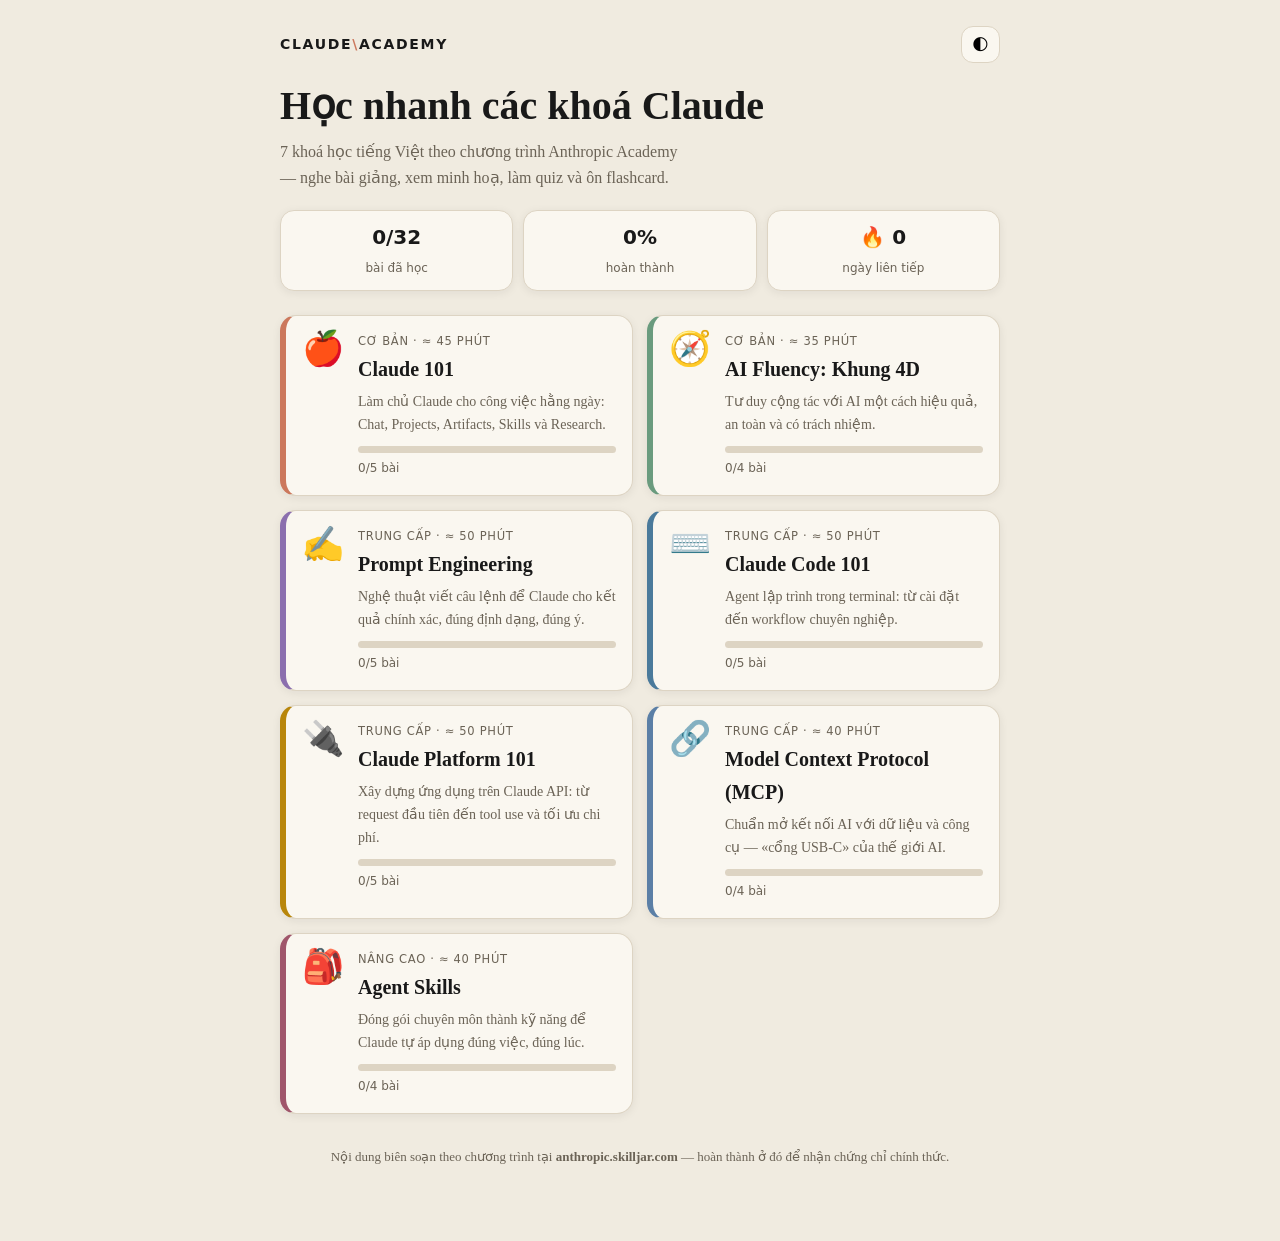
==== claude-academy/index.html @ f80f798f "Thêm Claude Academy VN — PWA học các khoá Claude bằng tiếng Việt 7 khoá học theo chương trình Anthro" ====
<!DOCTYPE html>
<html lang="vi">
<head>
  <meta charset="UTF-8">
  <meta name="viewport" content="width=device-width, initial-scale=1, viewport-fit=cover">
  <title>Claude Academy VN — Học nhanh các khoá Claude</title>
  <meta name="description" content="Học nhanh 7 khoá Claude của Anthropic Academy bằng tiếng Việt: bài giảng có âm thanh, hình minh hoạ, quiz và flashcard.">
  <meta name="theme-color" content="#CC785C">
  <link rel="manifest" href="manifest.json">
  <link rel="icon" href="icons/icon.svg" type="image/svg+xml">
  <link rel="apple-touch-icon" href="icons/icon-192.png">
  <link rel="stylesheet" href="style.css">
</head>
<body>
  <div id="app" aria-live="polite"></div>
  <script src="data.js"></script>
  <script src="art.js"></script>
  <script src="app.js"></script>
</body>
</html>
---- claude-academy/style.css ----
/* Claude Academy VN — giao diện phong cách Anthropic */

:root {
  --bg: #F0EBE0;
  --card: #FAF7F0;
  --ink: #191919;
  --muted: #6B6356;
  --line: #DDD4C3;
  --accent: #CC785C;
  --shadow: 0 2px 10px rgba(25, 25, 25, .07);
}
html.dark {
  --bg: #1C1916;
  --card: #27231E;
  --ink: #F0EBE0;
  --muted: #A89D8C;
  --line: #3A342C;
  --shadow: 0 2px 10px rgba(0, 0, 0, .35);
}

* { box-sizing: border-box; margin: 0; padding: 0; }
html { -webkit-text-size-adjust: 100%; }
body {
  background: var(--bg);
  color: var(--ink);
  font-family: Georgia, "Times New Roman", serif;
  line-height: 1.65;
  min-height: 100dvh;
}
button, select { font-family: system-ui, -apple-system, sans-serif; }
a { color: inherit; text-decoration: none; }
#app { max-width: 760px; margin: 0 auto; padding-bottom: 48px; }

/* ── Hero / đầu trang ── */
.hero { padding: 26px 20px 18px; }
.hero-top { display: flex; justify-content: space-between; align-items: center; margin-bottom: 20px; }
.logo { font-family: system-ui, sans-serif; font-weight: 800; letter-spacing: .12em; font-size: 14px; }
.logo span { color: var(--accent); }
.hero h1 { font-size: clamp(28px, 6vw, 40px); line-height: 1.15; margin-bottom: 10px; }
.sub { color: var(--muted); max-width: 50ch; }

.stats { display: flex; gap: 10px; margin-top: 18px; }
.stat {
  flex: 1; background: var(--card); border: 1px solid var(--line); border-radius: 14px;
  padding: 10px 6px; text-align: center; box-shadow: var(--shadow);
}
.stat b { font-size: 20px; display: block; font-family: system-ui, sans-serif; }
.stat span { font-size: 12px; color: var(--muted); font-family: system-ui, sans-serif; }

/* ── Danh sách khoá ── */
.course-list { display: grid; gap: 14px; padding: 6px 20px; }
.course-card {
  display: flex; gap: 14px; background: var(--card); border: 1px solid var(--line);
  border-left: 6px solid var(--cc); border-radius: 16px; padding: 16px;
  box-shadow: var(--shadow); transition: transform .12s ease;
}
.course-card:active { transform: scale(.985); }
.cc-emoji { font-size: 34px; line-height: 1; }
.cc-body { flex: 1; min-width: 0; }
.cc-meta { font-family: system-ui, sans-serif; font-size: 11.5px; color: var(--muted); text-transform: uppercase; letter-spacing: .06em; }
.course-card h2 { font-size: 20px; margin: 2px 0 4px; }
.course-card p { font-size: 14px; color: var(--muted); }
.cc-foot { font-family: system-ui, sans-serif; font-size: 12px; color: var(--muted); margin-top: 6px; }

.bar { height: 7px; background: var(--line); border-radius: 99px; overflow: hidden; margin-top: 10px; }
.bar i { display: block; height: 100%; background: var(--cc, var(--accent)); border-radius: 99px; transition: width .4s ease; }
.bar.big { height: 9px; margin-top: 14px; }

.foot { padding: 26px 20px; text-align: center; font-size: 13px; color: var(--muted); }

/* ── Đầu trang con ── */
.page-head { padding: 22px 20px 18px; border-bottom: 1px solid var(--line); }
.page-head.slim { padding-bottom: 14px; }
.back { font-family: system-ui, sans-serif; font-size: 14px; color: var(--cc, var(--accent)); font-weight: 600; }
.ph-emoji { font-size: 44px; margin: 10px 0 4px; }
.page-head h1 { font-size: clamp(24px, 5.5vw, 34px); margin-top: 8px; line-height: 1.2; }
.page-head p { color: var(--muted); margin-top: 6px; }
.ph-meta { font-family: system-ui, sans-serif; font-size: 13px; color: var(--muted); margin-top: 8px; }

/* ── Danh sách bài học ── */
.lesson-list { padding: 14px 20px; display: grid; gap: 10px; }
.lesson-item {
  display: flex; align-items: center; gap: 14px; background: var(--card);
  border: 1px solid var(--line); border-radius: 14px; padding: 14px; box-shadow: var(--shadow);
}
.lesson-item:active { transform: scale(.985); }
.li-num {
  width: 34px; height: 34px; border-radius: 50%; background: var(--line);
  display: grid; place-items: center; font-family: system-ui, sans-serif; font-weight: 700; flex-shrink: 0;
}
.lesson-item.done .li-num { background: #6A9B7E; color: #fff; }
.li-body { flex: 1; min-width: 0; }
.li-body b { display: block; font-size: 16px; }
.li-body small { color: var(--muted); font-family: system-ui, sans-serif; }
.li-go { color: var(--muted); font-size: 22px; }

.course-actions { display: grid; gap: 10px; margin-top: 14px; }

/* ── Nút ── */
.btn {
  display: block; text-align: center; padding: 13px 18px; border-radius: 14px;
  border: 1px solid var(--line); background: var(--card); color: var(--ink);
  font-family: system-ui, sans-serif; font-weight: 600; font-size: 15px; cursor: pointer;
  box-shadow: var(--shadow);
}
.btn.primary { background: var(--ink); color: var(--bg); border-color: var(--ink); }
html.dark .btn.primary { background: var(--accent); color: #fff; border-color: var(--accent); }
.btn:disabled { opacity: .45; }
.icon-btn { background: var(--card); border: 1px solid var(--line); border-radius: 12px; padding: 8px 10px; font-size: 16px; cursor: pointer; }
.icon-btn.big { font-size: 22px; padding: 10px 14px; margin: 14px auto 0; display: block; }

/* ── Thanh âm thanh ── */
.audiobar {
  position: sticky; top: 0; z-index: 10;
  display: flex; align-items: center; gap: 12px;
  background: var(--card); border-bottom: 1px solid var(--line);
  padding: 10px 20px;
}
.play-btn {
  width: 44px; height: 44px; border-radius: 50%; border: none;
  background: var(--accent); color: #fff; font-size: 17px; cursor: pointer; flex-shrink: 0;
}
.ab-label { flex: 1; font-family: system-ui, sans-serif; font-size: 13.5px; color: var(--muted); }
#rateSel { padding: 7px 8px; border-radius: 10px; border: 1px solid var(--line); background: var(--bg); color: var(--ink); }

/* ── Nội dung bài học ── */
.lesson { padding: 18px 20px; }
.art { margin: 4px 0 18px; }
.art svg { width: 100%; height: auto; display: block; border-radius: 14px; box-shadow: var(--shadow); }
.lesson section { margin-bottom: 20px; }
.lesson h2 { font-size: 20px; margin-bottom: 8px; }
.lesson p { margin-bottom: 10px; font-size: 16.5px; }
.lesson ul { padding-left: 22px; }
.lesson li { margin-bottom: 7px; font-size: 16px; }

.takeaways {
  background: var(--card); border: 1.5px solid var(--cc, var(--accent));
  border-radius: 16px; padding: 16px 18px; margin: 22px 0;
}
.takeaways h3 { font-family: system-ui, sans-serif; font-size: 15px; margin-bottom: 8px; }
.takeaways ul { padding-left: 20px; }
.takeaways li { margin-bottom: 6px; font-size: 15.5px; }

.lesson-actions { display: grid; gap: 10px; margin-top: 8px; }

/* ── Quiz ── */
.quiz { padding: 20px; }
.q { font-size: 19px; font-weight: 600; margin-bottom: 16px; }
.opts { display: grid; gap: 10px; }
.opt {
  text-align: left; padding: 14px 16px; border-radius: 14px;
  border: 1.5px solid var(--line); background: var(--card); color: var(--ink);
  font-size: 15.5px; cursor: pointer; font-family: Georgia, serif;
}
.opt.right { border-color: #4C8C63; background: rgba(106, 155, 126, .18); }
.opt.wrong { border-color: #C0564B; background: rgba(192, 86, 75, .15); }
.expl {
  margin: 16px 0; padding: 13px 16px; border-radius: 14px;
  background: var(--card); border: 1px solid var(--line); font-size: 15px;
}
#nextQ { width: 100%; }

/* ── Flashcards ── */
.cards { padding: 22px 20px; }
.flashcard { perspective: 1200px; cursor: pointer; height: 300px; }
.fc-inner {
  position: relative; width: 100%; height: 100%;
  transition: transform .5s; transform-style: preserve-3d;
}
.flashcard.flipped .fc-inner { transform: rotateY(180deg); }
.fc-face {
  position: absolute; inset: 0; backface-visibility: hidden; -webkit-backface-visibility: hidden;
  border-radius: 20px; padding: 26px; display: flex; flex-direction: column;
  justify-content: center; align-items: center; text-align: center;
  box-shadow: var(--shadow); border: 1px solid var(--line);
}
.fc-front { background: var(--card); }
.fc-back { transform: rotateY(180deg); color: #fff; border: none; }
.fc-face small { font-family: system-ui, sans-serif; letter-spacing: .1em; opacity: .65; margin-bottom: 14px; font-size: 11px; }
.fc-face p { font-size: 20px; line-height: 1.5; }
.card-nav { display: grid; grid-template-columns: 1fr 1fr; gap: 10px; margin-top: 16px; }

/* ── Màn hình lớn (tablet/desktop) ── */
@media (min-width: 700px) {
  .course-list { grid-template-columns: 1fr 1fr; }
  .course-actions, .lesson-actions { grid-template-columns: 1fr 1fr; }
  .course-actions .btn:first-child { grid-column: span 2; }
}
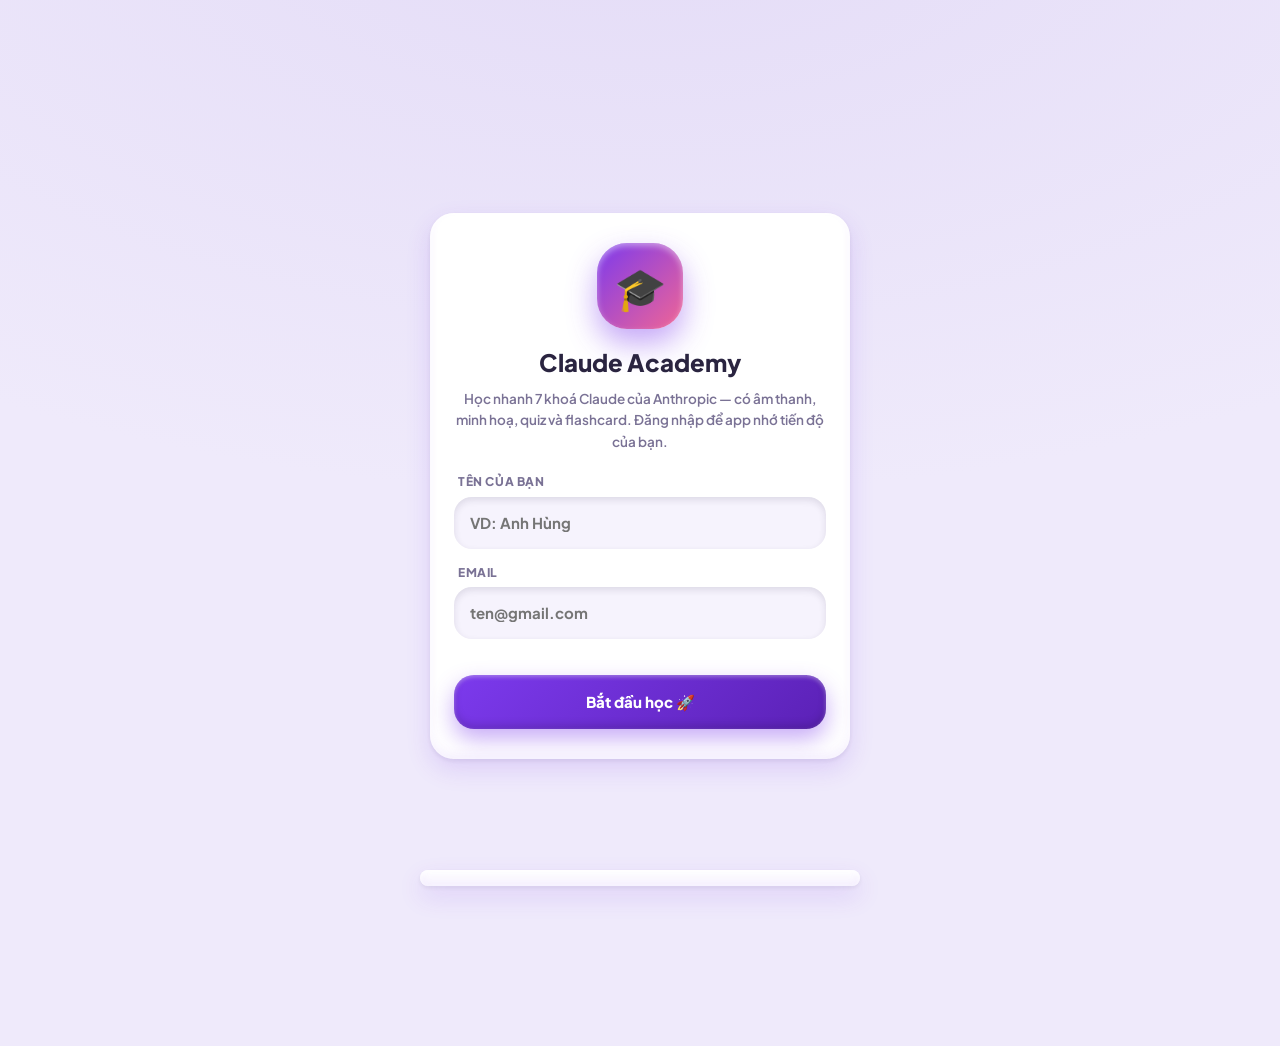
==== commit 7b7174a0: "Giao diện mới 3D Claymorphism + đăng nhập nhớ email + luyện thi chứng chỉ - UI làm lại toàn bộ theo " ====
--- a/claude-academy/index.html
+++ b/claude-academy/index.html
@@ -3,16 +3,21 @@
 <head>
   <meta charset="UTF-8">
   <meta name="viewport" content="width=device-width, initial-scale=1, viewport-fit=cover">
-  <title>Claude Academy VN — Học nhanh các khoá Claude</title>
-  <meta name="description" content="Học nhanh 7 khoá Claude của Anthropic Academy bằng tiếng Việt: bài giảng có âm thanh, hình minh hoạ, quiz và flashcard.">
-  <meta name="theme-color" content="#CC785C">
+  <title>Claude Academy — Học nhanh các khoá Claude</title>
+  <meta name="description" content="Học nhanh 7 khoá Claude của Anthropic Academy bằng tiếng Việt: bài giảng có âm thanh, hình minh hoạ, quiz, flashcard và luyện thi chứng chỉ.">
+  <meta name="theme-color" content="#7c3aed">
   <link rel="manifest" href="manifest.json">
   <link rel="icon" href="icons/icon.svg" type="image/svg+xml">
   <link rel="apple-touch-icon" href="icons/icon-192.png">
+  <link rel="preconnect" href="https://fonts.googleapis.com">
+  <link rel="preconnect" href="https://fonts.gstatic.com" crossorigin>
+  <link rel="stylesheet" href="https://fonts.googleapis.com/css2?family=Plus+Jakarta+Sans:wght@500;600;700;800&display=swap">
   <link rel="stylesheet" href="style.css">
 </head>
 <body>
+  <header class="appbar" id="appbar" hidden></header>
   <div id="app" aria-live="polite"></div>
+  <nav class="bottomnav" id="bottomnav" hidden></nav>
   <script src="data.js"></script>
   <script src="art.js"></script>
   <script src="app.js"></script>
--- a/claude-academy/style.css
+++ b/claude-academy/style.css
@@ -1,188 +1,371 @@
-/* Claude Academy VN — giao diện phong cách Anthropic */
+/* Claude Academy — 3D Claymorphism UI
+   Violet #7c3aed · Plus Jakarta Sans · tactile press · shimmer · bouncy motion */
 
 :root {
-  --bg: #F0EBE0;
-  --card: #FAF7F0;
-  --ink: #191919;
-  --muted: #6B6356;
-  --line: #DDD4C3;
-  --accent: #CC785C;
-  --shadow: 0 2px 10px rgba(25, 25, 25, .07);
+  --violet: #7c3aed;
+  --violet-deep: #5b21b6;
+  --violet-soft: #a78bfa;
+  --bg: #efeafb;
+  --bg2: #e4dcf7;
+  --surface: #ffffff;
+  --surface-2: #f6f3fd;
+  --ink: #2a2440;
+  --muted: #7a7295;
+  --green: #34c98e;
+  --gold: #f5a623;
+  --rose: #f06595;
+  --clay-out: 0 10px 24px rgba(124, 58, 237, .16), 0 2px 5px rgba(42, 36, 64, .08);
+  --clay-in: inset 0 2px 4px rgba(255, 255, 255, .9), inset 0 -5px 10px rgba(124, 58, 237, .07);
+  --clay-press: 0 3px 8px rgba(124, 58, 237, .14), 0 1px 2px rgba(42, 36, 64, .08);
+  --bounce: cubic-bezier(.34, 1.56, .64, 1);
+  --r: 24px;
 }
 html.dark {
-  --bg: #1C1916;
-  --card: #27231E;
-  --ink: #F0EBE0;
-  --muted: #A89D8C;
-  --line: #3A342C;
-  --shadow: 0 2px 10px rgba(0, 0, 0, .35);
-}
-
-* { box-sizing: border-box; margin: 0; padding: 0; }
+  --bg: #171228;
+  --bg2: #1f1836;
+  --surface: #241b40;
+  --surface-2: #2c2250;
+  --ink: #efeafb;
+  --muted: #9d93bd;
+  --clay-out: 0 10px 24px rgba(0, 0, 0, .45), 0 2px 5px rgba(0, 0, 0, .3);
+  --clay-in: inset 0 2px 4px rgba(255, 255, 255, .07), inset 0 -5px 10px rgba(0, 0, 0, .25);
+  --clay-press: 0 3px 8px rgba(0, 0, 0, .4);
+}
+
+* { box-sizing: border-box; margin: 0; padding: 0; -webkit-tap-highlight-color: transparent; }
 html { -webkit-text-size-adjust: 100%; }
 body {
-  background: var(--bg);
+  font-family: "Plus Jakarta Sans", system-ui, -apple-system, "Segoe UI", sans-serif;
+  background: radial-gradient(1200px 600px at 50% -10%, var(--bg2), var(--bg));
   color: var(--ink);
-  font-family: Georgia, "Times New Roman", serif;
-  line-height: 1.65;
+  line-height: 1.6;
   min-height: 100dvh;
 }
-button, select { font-family: system-ui, -apple-system, sans-serif; }
 a { color: inherit; text-decoration: none; }
-#app { max-width: 760px; margin: 0 auto; padding-bottom: 48px; }
-
-/* ── Hero / đầu trang ── */
-.hero { padding: 26px 20px 18px; }
-.hero-top { display: flex; justify-content: space-between; align-items: center; margin-bottom: 20px; }
-.logo { font-family: system-ui, sans-serif; font-weight: 800; letter-spacing: .12em; font-size: 14px; }
-.logo span { color: var(--accent); }
-.hero h1 { font-size: clamp(28px, 6vw, 40px); line-height: 1.15; margin-bottom: 10px; }
-.sub { color: var(--muted); max-width: 50ch; }
-
-.stats { display: flex; gap: 10px; margin-top: 18px; }
-.stat {
-  flex: 1; background: var(--card); border: 1px solid var(--line); border-radius: 14px;
-  padding: 10px 6px; text-align: center; box-shadow: var(--shadow);
-}
-.stat b { font-size: 20px; display: block; font-family: system-ui, sans-serif; }
-.stat span { font-size: 12px; color: var(--muted); font-family: system-ui, sans-serif; }
-
-/* ── Danh sách khoá ── */
-.course-list { display: grid; gap: 14px; padding: 6px 20px; }
-.course-card {
-  display: flex; gap: 14px; background: var(--card); border: 1px solid var(--line);
-  border-left: 6px solid var(--cc); border-radius: 16px; padding: 16px;
-  box-shadow: var(--shadow); transition: transform .12s ease;
-}
-.course-card:active { transform: scale(.985); }
-.cc-emoji { font-size: 34px; line-height: 1; }
-.cc-body { flex: 1; min-width: 0; }
-.cc-meta { font-family: system-ui, sans-serif; font-size: 11.5px; color: var(--muted); text-transform: uppercase; letter-spacing: .06em; }
-.course-card h2 { font-size: 20px; margin: 2px 0 4px; }
-.course-card p { font-size: 14px; color: var(--muted); }
-.cc-foot { font-family: system-ui, sans-serif; font-size: 12px; color: var(--muted); margin-top: 6px; }
-
-.bar { height: 7px; background: var(--line); border-radius: 99px; overflow: hidden; margin-top: 10px; }
-.bar i { display: block; height: 100%; background: var(--cc, var(--accent)); border-radius: 99px; transition: width .4s ease; }
-.bar.big { height: 9px; margin-top: 14px; }
-
-.foot { padding: 26px 20px; text-align: center; font-size: 13px; color: var(--muted); }
-
-/* ── Đầu trang con ── */
-.page-head { padding: 22px 20px 18px; border-bottom: 1px solid var(--line); }
-.page-head.slim { padding-bottom: 14px; }
-.back { font-family: system-ui, sans-serif; font-size: 14px; color: var(--cc, var(--accent)); font-weight: 600; }
-.ph-emoji { font-size: 44px; margin: 10px 0 4px; }
-.page-head h1 { font-size: clamp(24px, 5.5vw, 34px); margin-top: 8px; line-height: 1.2; }
-.page-head p { color: var(--muted); margin-top: 6px; }
-.ph-meta { font-family: system-ui, sans-serif; font-size: 13px; color: var(--muted); margin-top: 8px; }
-
-/* ── Danh sách bài học ── */
-.lesson-list { padding: 14px 20px; display: grid; gap: 10px; }
-.lesson-item {
-  display: flex; align-items: center; gap: 14px; background: var(--card);
-  border: 1px solid var(--line); border-radius: 14px; padding: 14px; box-shadow: var(--shadow);
-}
-.lesson-item:active { transform: scale(.985); }
-.li-num {
-  width: 34px; height: 34px; border-radius: 50%; background: var(--line);
-  display: grid; place-items: center; font-family: system-ui, sans-serif; font-weight: 700; flex-shrink: 0;
-}
-.lesson-item.done .li-num { background: #6A9B7E; color: #fff; }
-.li-body { flex: 1; min-width: 0; }
-.li-body b { display: block; font-size: 16px; }
-.li-body small { color: var(--muted); font-family: system-ui, sans-serif; }
-.li-go { color: var(--muted); font-size: 22px; }
-
-.course-actions { display: grid; gap: 10px; margin-top: 14px; }
-
-/* ── Nút ── */
+button { font: inherit; color: inherit; cursor: pointer; }
+#app { max-width: 720px; margin: 0 auto; padding: 76px 18px 150px; }
+.btn, .opt-btn, .lesson-row, .course-card, .cert-row { scroll-margin-bottom: 110px; }
+
+/* ═══ Chuyển cảnh & hiệu ứng vào màn ═══ */
+@keyframes popIn {
+  from { opacity: 0; transform: translateY(30px) scale(.95); }
+  to   { opacity: 1; transform: translateY(0) scale(1); }
+}
+@keyframes slideRight {
+  from { opacity: 0; transform: translateX(40px); }
+  to   { opacity: 1; transform: translateX(0); }
+}
+.screen { animation: slideRight .5s var(--bounce) both; }
+.pop { animation: popIn .55s var(--bounce) both; animation-delay: var(--d, 0s); }
+
+/* ═══ Thẻ đất sét ═══ */
+.clay {
+  background: var(--surface);
+  border-radius: var(--r);
+  box-shadow: var(--clay-out), var(--clay-in);
+  position: relative;
+  overflow: hidden;
+}
+.pressable { transition: transform .15s var(--bounce), box-shadow .15s ease; }
+.pressable:active { transform: translateY(3px) scale(.965); box-shadow: var(--clay-press), var(--clay-in); }
+
+/* Shimmer — vệt sáng quét qua */
+.shimmer::after {
+  content: ""; position: absolute; inset: 0; pointer-events: none;
+  background: linear-gradient(115deg, transparent 30%, rgba(255, 255, 255, .9) 50%, transparent 70%);
+  transform: translateX(-120%);
+  animation: shimmer 4.5s ease-in-out infinite;
+  animation-delay: var(--d, 0s);
+}
+html.dark .shimmer::after { background: linear-gradient(115deg, transparent 30%, rgba(255,255,255,.18) 50%, transparent 70%); }
+@keyframes shimmer { 0%, 55% { transform: translateX(-120%); } 80%, 100% { transform: translateX(120%); } }
+
+/* ═══ Top App Bar ═══ */
+.appbar {
+  position: fixed; top: 0; left: 0; right: 0; z-index: 50;
+  backdrop-filter: blur(14px); -webkit-backdrop-filter: blur(14px);
+  background: color-mix(in srgb, var(--surface) 62%, transparent);
+  border-bottom: 1px solid color-mix(in srgb, var(--violet) 12%, transparent);
+}
+.appbar-in { max-width: 720px; margin: 0 auto; display: flex; align-items: center; gap: 10px; padding: 10px 18px; }
+.avatar {
+  width: 38px; height: 38px; border-radius: 14px; flex-shrink: 0;
+  background: linear-gradient(135deg, var(--violet), var(--rose));
+  color: #fff; font-weight: 800; font-size: 16px;
+  display: grid; place-items: center;
+  box-shadow: 0 4px 10px rgba(124, 58, 237, .35), inset 0 2px 3px rgba(255, 255, 255, .45);
+}
+.appbar-name { flex: 1; min-width: 0; line-height: 1.25; }
+.appbar-name small { display: block; font-size: 11px; color: var(--muted); font-weight: 600; }
+.appbar-name b { font-size: 14.5px; font-weight: 800; white-space: nowrap; overflow: hidden; text-overflow: ellipsis; display: block; }
+.streak-chip {
+  display: flex; align-items: center; gap: 5px;
+  background: linear-gradient(135deg, #ff9a3d, #ff5e62); color: #fff;
+  font-weight: 800; font-size: 14px; padding: 7px 13px; border-radius: 999px;
+  box-shadow: 0 4px 12px rgba(255, 94, 98, .4), inset 0 2px 3px rgba(255, 255, 255, .4);
+}
+
+/* ═══ Bottom Navigation ═══ */
+.bottomnav {
+  position: fixed; bottom: 14px; left: 50%; transform: translateX(-50%); z-index: 50;
+  width: min(440px, calc(100% - 28px));
+  background: color-mix(in srgb, var(--surface) 85%, transparent);
+  backdrop-filter: blur(14px); -webkit-backdrop-filter: blur(14px);
+  border-radius: 26px; padding: 8px;
+  box-shadow: var(--clay-out), var(--clay-in);
+  display: flex; gap: 4px;
+}
+.nav-item {
+  flex: 1; border: none; background: transparent; border-radius: 18px;
+  padding: 8px 4px 7px; display: flex; flex-direction: column; align-items: center; gap: 2px;
+  font-size: 10.5px; font-weight: 700; color: var(--muted);
+  transition: transform .15s var(--bounce), background .2s, color .2s;
+}
+.nav-item .ni { font-size: 20px; line-height: 1; }
+.nav-item:active { transform: scale(.92); }
+.nav-item.active {
+  color: #fff;
+  background: linear-gradient(135deg, var(--violet), var(--violet-deep));
+  box-shadow: 0 5px 14px rgba(124, 58, 237, .45), inset 0 2px 3px rgba(255, 255, 255, .35);
+}
+
+/* ═══ Trang chủ ═══ */
+.greet h1 { font-size: clamp(24px, 6vw, 32px); font-weight: 800; line-height: 1.2; }
+.greet p { color: var(--muted); font-weight: 600; font-size: 14px; margin-top: 4px; }
+
+.progress-hero { margin-top: 16px; padding: 18px; display: flex; gap: 16px; align-items: center; }
+.ring { width: 88px; height: 88px; flex-shrink: 0; position: relative; }
+.ring svg { transform: rotate(-90deg); }
+.ring b { position: absolute; inset: 0; display: grid; place-items: center; font-size: 18px; font-weight: 800; }
+.ph-stats { flex: 1; display: grid; gap: 6px; }
+.ph-row { display: flex; justify-content: space-between; font-size: 13.5px; font-weight: 700; }
+.ph-row span { color: var(--muted); font-weight: 600; }
+
+.sec-title { margin: 26px 4px 12px; font-size: 17px; font-weight: 800; display: flex; justify-content: space-between; align-items: baseline; }
+.sec-title small { font-size: 12px; color: var(--violet); font-weight: 700; }
+
+.course-grid { display: grid; gap: 14px; }
+.course-card { display: flex; gap: 14px; padding: 16px; align-items: center; }
+.cc-icon {
+  width: 58px; height: 58px; border-radius: 20px; flex-shrink: 0;
+  display: grid; place-items: center; font-size: 28px;
+  background: linear-gradient(135deg, color-mix(in srgb, var(--cc) 28%, var(--surface)), color-mix(in srgb, var(--cc) 12%, var(--surface)));
+  box-shadow: inset 0 2px 4px rgba(255, 255, 255, .7), inset 0 -4px 8px color-mix(in srgb, var(--cc) 30%, transparent), 0 4px 10px color-mix(in srgb, var(--cc) 25%, transparent);
+}
+html.dark .cc-icon { box-shadow: inset 0 2px 4px rgba(255,255,255,.1), 0 4px 10px rgba(0,0,0,.3); }
+.cc-main { flex: 1; min-width: 0; }
+.cc-tag { font-size: 10.5px; font-weight: 800; letter-spacing: .07em; text-transform: uppercase; color: var(--cc); }
+.cc-main h3 { font-size: 16.5px; font-weight: 800; margin: 1px 0 2px; }
+.cc-main p { font-size: 12.5px; color: var(--muted); font-weight: 600; display: -webkit-box; -webkit-line-clamp: 2; -webkit-box-orient: vertical; overflow: hidden; }
+.cc-bar { margin-top: 8px; display: flex; align-items: center; gap: 8px; }
+.cc-bar small { font-size: 11px; font-weight: 800; color: var(--muted); white-space: nowrap; }
+
+.track { height: 10px; flex: 1; background: var(--surface-2); border-radius: 99px; box-shadow: inset 0 2px 4px rgba(42, 36, 64, .12); overflow: hidden; }
+.track i {
+  display: block; height: 100%; border-radius: 99px;
+  background: linear-gradient(90deg, var(--cc, var(--violet)), color-mix(in srgb, var(--cc, var(--violet)) 65%, #fff));
+  box-shadow: 0 1px 3px color-mix(in srgb, var(--cc, var(--violet)) 50%, transparent);
+  transition: width .6s var(--bounce);
+}
+
+/* ═══ Nút đất sét ═══ */
 .btn {
-  display: block; text-align: center; padding: 13px 18px; border-radius: 14px;
-  border: 1px solid var(--line); background: var(--card); color: var(--ink);
-  font-family: system-ui, sans-serif; font-weight: 600; font-size: 15px; cursor: pointer;
-  box-shadow: var(--shadow);
-}
-.btn.primary { background: var(--ink); color: var(--bg); border-color: var(--ink); }
-html.dark .btn.primary { background: var(--accent); color: #fff; border-color: var(--accent); }
-.btn:disabled { opacity: .45; }
-.icon-btn { background: var(--card); border: 1px solid var(--line); border-radius: 12px; padding: 8px 10px; font-size: 16px; cursor: pointer; }
-.icon-btn.big { font-size: 22px; padding: 10px 14px; margin: 14px auto 0; display: block; }
-
-/* ── Thanh âm thanh ── */
-.audiobar {
-  position: sticky; top: 0; z-index: 10;
-  display: flex; align-items: center; gap: 12px;
-  background: var(--card); border-bottom: 1px solid var(--line);
-  padding: 10px 20px;
-}
-.play-btn {
-  width: 44px; height: 44px; border-radius: 50%; border: none;
-  background: var(--accent); color: #fff; font-size: 17px; cursor: pointer; flex-shrink: 0;
-}
-.ab-label { flex: 1; font-family: system-ui, sans-serif; font-size: 13.5px; color: var(--muted); }
-#rateSel { padding: 7px 8px; border-radius: 10px; border: 1px solid var(--line); background: var(--bg); color: var(--ink); }
-
-/* ── Nội dung bài học ── */
-.lesson { padding: 18px 20px; }
-.art { margin: 4px 0 18px; }
-.art svg { width: 100%; height: auto; display: block; border-radius: 14px; box-shadow: var(--shadow); }
-.lesson section { margin-bottom: 20px; }
-.lesson h2 { font-size: 20px; margin-bottom: 8px; }
-.lesson p { margin-bottom: 10px; font-size: 16.5px; }
-.lesson ul { padding-left: 22px; }
-.lesson li { margin-bottom: 7px; font-size: 16px; }
-
-.takeaways {
-  background: var(--card); border: 1.5px solid var(--cc, var(--accent));
-  border-radius: 16px; padding: 16px 18px; margin: 22px 0;
-}
-.takeaways h3 { font-family: system-ui, sans-serif; font-size: 15px; margin-bottom: 8px; }
-.takeaways ul { padding-left: 20px; }
-.takeaways li { margin-bottom: 6px; font-size: 15.5px; }
-
-.lesson-actions { display: grid; gap: 10px; margin-top: 8px; }
-
-/* ── Quiz ── */
-.quiz { padding: 20px; }
-.q { font-size: 19px; font-weight: 600; margin-bottom: 16px; }
-.opts { display: grid; gap: 10px; }
-.opt {
-  text-align: left; padding: 14px 16px; border-radius: 14px;
-  border: 1.5px solid var(--line); background: var(--card); color: var(--ink);
-  font-size: 15.5px; cursor: pointer; font-family: Georgia, serif;
-}
-.opt.right { border-color: #4C8C63; background: rgba(106, 155, 126, .18); }
-.opt.wrong { border-color: #C0564B; background: rgba(192, 86, 75, .15); }
-.expl {
-  margin: 16px 0; padding: 13px 16px; border-radius: 14px;
-  background: var(--card); border: 1px solid var(--line); font-size: 15px;
-}
-#nextQ { width: 100%; }
-
-/* ── Flashcards ── */
-.cards { padding: 22px 20px; }
-.flashcard { perspective: 1200px; cursor: pointer; height: 300px; }
-.fc-inner {
-  position: relative; width: 100%; height: 100%;
-  transition: transform .5s; transform-style: preserve-3d;
-}
-.flashcard.flipped .fc-inner { transform: rotateY(180deg); }
+  display: flex; align-items: center; justify-content: center; gap: 8px;
+  width: 100%; padding: 15px 18px; border: none; border-radius: 20px;
+  background: var(--surface); color: var(--ink);
+  font-weight: 800; font-size: 15px;
+  box-shadow: var(--clay-out), var(--clay-in);
+  transition: transform .15s var(--bounce), box-shadow .15s ease;
+  position: relative; overflow: hidden;
+}
+.btn:active { transform: translateY(3px) scale(.97); box-shadow: var(--clay-press), var(--clay-in); }
+.btn-primary {
+  background: linear-gradient(135deg, var(--violet), var(--violet-deep)); color: #fff;
+  box-shadow: 0 10px 22px rgba(124, 58, 237, .42), inset 0 2px 4px rgba(255, 255, 255, .35), inset 0 -4px 8px rgba(0, 0, 0, .15);
+}
+.btn-primary:active { box-shadow: 0 4px 10px rgba(124, 58, 237, .35), inset 0 2px 4px rgba(255, 255, 255, .3); }
+.btn-gold { background: linear-gradient(135deg, #ffb347, #f5841f); color: #fff; box-shadow: 0 10px 22px rgba(245, 132, 31, .4), inset 0 2px 4px rgba(255,255,255,.4); }
+.btn-ghost { background: var(--surface-2); box-shadow: inset 0 2px 5px rgba(42,36,64,.1); font-weight: 700; }
+
+/* ═══ Đăng nhập ═══ */
+.login-wrap { min-height: calc(100dvh - 80px); display: grid; place-items: center; }
+.login-card { width: 100%; max-width: 420px; padding: 30px 24px; text-align: center; }
+.login-logo {
+  width: 86px; height: 86px; margin: 0 auto 14px; border-radius: 30px; font-size: 42px;
+  display: grid; place-items: center;
+  background: linear-gradient(135deg, var(--violet), var(--rose));
+  box-shadow: 0 14px 30px rgba(124, 58, 237, .45), inset 0 3px 6px rgba(255, 255, 255, .45);
+  animation: float 3.5s ease-in-out infinite;
+}
+@keyframes float { 0%, 100% { transform: translateY(0) rotate(-3deg); } 50% { transform: translateY(-9px) rotate(3deg); } }
+.login-card h1 { font-size: 24px; font-weight: 800; }
+.login-card > p { color: var(--muted); font-size: 13.5px; font-weight: 600; margin: 6px 0 20px; }
+.field { text-align: left; margin-bottom: 14px; }
+.field label { font-size: 12px; font-weight: 800; color: var(--muted); margin: 0 4px 5px; display: block; text-transform: uppercase; letter-spacing: .05em; }
+.field input {
+  width: 100%; padding: 14px 16px; border: none; border-radius: 18px;
+  background: var(--surface-2); color: var(--ink);
+  font: inherit; font-weight: 700; font-size: 15px;
+  box-shadow: inset 0 3px 7px rgba(42, 36, 64, .12);
+  outline: 2px solid transparent; transition: outline-color .2s;
+}
+.field input:focus { outline-color: var(--violet-soft); }
+.login-err { color: #e5484d; font-size: 12.5px; font-weight: 700; margin: -6px 0 10px; min-height: 18px; }
+.known-users { display: grid; gap: 8px; margin-top: 18px; }
+.known-user { display: flex; align-items: center; gap: 10px; padding: 10px 14px; border: none; border-radius: 18px; background: var(--surface-2); font-weight: 700; font-size: 13.5px; box-shadow: inset 0 2px 4px rgba(42,36,64,.08); }
+.known-user .avatar { width: 32px; height: 32px; font-size: 13px; border-radius: 11px; }
+.known-user small { color: var(--muted); font-weight: 600; }
+
+/* ═══ Trang khoá học ═══ */
+.back-row { display: flex; align-items: center; gap: 10px; margin-bottom: 14px; }
+.back-btn {
+  width: 42px; height: 42px; border: none; border-radius: 16px; font-size: 18px;
+  background: var(--surface); box-shadow: var(--clay-out), var(--clay-in);
+  transition: transform .15s var(--bounce);
+}
+.back-btn:active { transform: translateY(2px) scale(.93); }
+.back-row b { font-size: 15px; font-weight: 800; }
+
+.course-hero { padding: 20px; text-align: center; }
+.course-hero .hero-art { max-width: 320px; margin: 0 auto 12px; border-radius: 18px; overflow: hidden; box-shadow: inset 0 0 0 1px rgba(124,58,237,.08); }
+.course-hero .hero-art svg { display: block; width: 100%; height: auto; }
+.course-hero h1 { font-size: 22px; font-weight: 800; }
+.course-hero p { font-size: 13px; color: var(--muted); font-weight: 600; margin-top: 4px; }
+.hero-meta { display: flex; justify-content: center; gap: 8px; margin-top: 12px; flex-wrap: wrap; }
+.chip { font-size: 11.5px; font-weight: 800; padding: 6px 12px; border-radius: 999px; background: var(--surface-2); color: var(--muted); box-shadow: inset 0 2px 4px rgba(42,36,64,.08); }
+.chip.vio { background: color-mix(in srgb, var(--cc, var(--violet)) 16%, var(--surface)); color: var(--cc, var(--violet)); }
+
+.lesson-row { display: flex; align-items: center; gap: 13px; padding: 14px 16px; }
+.lr-num {
+  width: 40px; height: 40px; border-radius: 15px; flex-shrink: 0;
+  display: grid; place-items: center; font-weight: 800; font-size: 15px;
+  background: var(--surface-2); color: var(--muted);
+  box-shadow: inset 0 2px 4px rgba(42, 36, 64, .1);
+}
+.lesson-row.done .lr-num { background: linear-gradient(135deg, var(--green), #1fa873); color: #fff; box-shadow: 0 4px 10px rgba(52, 201, 142, .4), inset 0 2px 3px rgba(255,255,255,.4); }
+.lr-main { flex: 1; min-width: 0; }
+.lr-main b { font-size: 14.5px; font-weight: 800; display: block; }
+.lr-main small { font-size: 11.5px; color: var(--muted); font-weight: 700; }
+.lr-go { color: var(--muted); font-size: 20px; font-weight: 800; }
+
+.action-stack { display: grid; gap: 12px; margin-top: 16px; }
+
+/* ═══ Bài học ═══ */
+.audio-dock { display: flex; align-items: center; gap: 12px; padding: 12px 14px; margin-bottom: 16px; position: sticky; top: 68px; z-index: 30; }
+.play-orb {
+  width: 50px; height: 50px; border: none; border-radius: 50%; font-size: 18px; color: #fff; flex-shrink: 0;
+  background: linear-gradient(135deg, var(--violet), var(--rose));
+  box-shadow: 0 8px 18px rgba(124, 58, 237, .45), inset 0 2px 4px rgba(255, 255, 255, .4);
+  transition: transform .15s var(--bounce);
+}
+.play-orb:active { transform: scale(.9); }
+.play-orb.playing { animation: pulse 1.6s ease-in-out infinite; }
+@keyframes pulse { 0%,100% { box-shadow: 0 8px 18px rgba(124,58,237,.45), 0 0 0 0 rgba(124,58,237,.35);} 50% { box-shadow: 0 8px 18px rgba(124,58,237,.45), 0 0 0 14px rgba(124,58,237,0);} }
+.ad-label { flex: 1; font-size: 12.5px; font-weight: 700; color: var(--muted); }
+.rate-sel { border: none; padding: 9px 10px; border-radius: 14px; background: var(--surface-2); font-weight: 800; font-size: 12.5px; color: var(--ink); box-shadow: inset 0 2px 4px rgba(42,36,64,.1); }
+
+.lesson-art { padding: 10px; margin-bottom: 18px; }
+.lesson-art svg { display: block; width: 100%; height: auto; border-radius: 16px; }
+.lesson-body section { margin-bottom: 22px; }
+.lesson-body h2 { font-size: 18px; font-weight: 800; margin-bottom: 8px; }
+.lesson-body p { font-size: 15px; margin-bottom: 10px; font-weight: 500; }
+.lesson-body ul { padding-left: 20px; }
+.lesson-body li { font-size: 14.5px; margin-bottom: 7px; font-weight: 500; }
+
+.takeaway-card { padding: 18px; margin: 22px 0; background: linear-gradient(135deg, color-mix(in srgb, var(--cc, var(--violet)) 14%, var(--surface)), var(--surface)); }
+.takeaway-card h3 { font-size: 14.5px; font-weight: 800; margin-bottom: 8px; }
+.takeaway-card ul { padding-left: 20px; }
+.takeaway-card li { font-size: 14px; margin-bottom: 6px; font-weight: 600; }
+
+/* ═══ Quiz ═══ */
+.quiz-q { font-size: 17.5px; font-weight: 800; margin: 16px 2px; }
+.opt-stack { display: grid; gap: 11px; }
+.opt-btn { text-align: left; font-weight: 700; font-size: 14.5px; padding: 15px 17px; border: none; }
+.opt-btn.right { background: linear-gradient(135deg, #c9f5e3, #a8edd0); color: #0c6b48; box-shadow: 0 8px 18px rgba(52,201,142,.3), inset 0 2px 4px rgba(255,255,255,.7); }
+.opt-btn.wrong { background: linear-gradient(135deg, #ffd9dc, #ffc2c7); color: #a3242c; }
+html.dark .opt-btn.right { background: linear-gradient(135deg,#15543d,#1c6e50); color:#c9f5e3; }
+html.dark .opt-btn.wrong { background: linear-gradient(135deg,#5e2026,#73262e); color:#ffd9dc; }
+.expl-card { padding: 14px 16px; margin: 14px 0; font-size: 13.5px; font-weight: 600; }
+.result-hero { padding: 28px 22px; text-align: center; }
+.result-hero .big-emoji { font-size: 60px; display: block; animation: float 3s ease-in-out infinite; }
+.result-hero h1 { font-size: 24px; font-weight: 800; margin: 8px 0 4px; }
+.result-hero p { font-size: 13.5px; color: var(--muted); font-weight: 600; }
+.exam-cta { padding: 18px; margin-top: 14px; background: linear-gradient(135deg, #fff4e0, #ffe7c2); }
+html.dark .exam-cta { background: linear-gradient(135deg, #45330f, #57400f); }
+.exam-cta h3 { font-size: 15px; font-weight: 800; }
+.exam-cta p { font-size: 12.5px; color: var(--muted); font-weight: 600; margin: 4px 0 12px; }
+
+/* ═══ Flashcards ═══ */
+.fc-stage { perspective: 1400px; height: 320px; margin-top: 14px; }
+.fc-inner { position: relative; width: 100%; height: 100%; transition: transform .55s var(--bounce); transform-style: preserve-3d; }
+.fc-stage.flipped .fc-inner { transform: rotateY(180deg); }
 .fc-face {
   position: absolute; inset: 0; backface-visibility: hidden; -webkit-backface-visibility: hidden;
-  border-radius: 20px; padding: 26px; display: flex; flex-direction: column;
-  justify-content: center; align-items: center; text-align: center;
-  box-shadow: var(--shadow); border: 1px solid var(--line);
-}
-.fc-front { background: var(--card); }
-.fc-back { transform: rotateY(180deg); color: #fff; border: none; }
-.fc-face small { font-family: system-ui, sans-serif; letter-spacing: .1em; opacity: .65; margin-bottom: 14px; font-size: 11px; }
-.fc-face p { font-size: 20px; line-height: 1.5; }
-.card-nav { display: grid; grid-template-columns: 1fr 1fr; gap: 10px; margin-top: 16px; }
-
-/* ── Màn hình lớn (tablet/desktop) ── */
-@media (min-width: 700px) {
-  .course-list { grid-template-columns: 1fr 1fr; }
-  .course-actions, .lesson-actions { grid-template-columns: 1fr 1fr; }
-  .course-actions .btn:first-child { grid-column: span 2; }
-}
+  border-radius: 26px; padding: 28px; display: flex; flex-direction: column; justify-content: center; align-items: center; text-align: center;
+  box-shadow: var(--clay-out), var(--clay-in); background: var(--surface);
+}
+.fc-face.back { transform: rotateY(180deg); color: #fff; background: linear-gradient(135deg, var(--cc, var(--violet)), color-mix(in srgb, var(--cc, var(--violet)) 55%, #1c1240)); }
+.fc-face small { font-size: 10.5px; font-weight: 800; letter-spacing: .12em; opacity: .65; margin-bottom: 14px; }
+.fc-face p { font-size: 18.5px; font-weight: 700; line-height: 1.5; }
+.fc-nav { display: grid; grid-template-columns: 56px 1fr 1fr; gap: 10px; margin-top: 16px; }
+
+/* ═══ Streaks / Khám phá / Hồ sơ ═══ */
+.streak-hero { padding: 26px 20px; text-align: center; }
+.flame { font-size: 64px; display: block; animation: float 2.8s ease-in-out infinite; filter: drop-shadow(0 8px 14px rgba(255, 94, 98, .4)); }
+.streak-hero h1 { font-size: 34px; font-weight: 800; }
+.streak-hero p { color: var(--muted); font-weight: 700; font-size: 13px; }
+.week-row { display: flex; justify-content: space-between; margin-top: 18px; }
+.day-dot { display: flex; flex-direction: column; align-items: center; gap: 6px; font-size: 10.5px; font-weight: 800; color: var(--muted); }
+.day-dot i {
+  width: 34px; height: 34px; border-radius: 50%; display: grid; place-items: center; font-style: normal; font-size: 14px;
+  background: var(--surface-2); box-shadow: inset 0 2px 4px rgba(42, 36, 64, .12);
+}
+.day-dot.lit i { background: linear-gradient(135deg, #ff9a3d, #ff5e62); box-shadow: 0 4px 10px rgba(255, 94, 98, .45); }
+
+.stat-grid { display: grid; grid-template-columns: 1fr 1fr; gap: 12px; margin-top: 16px; }
+.stat-card { padding: 16px; text-align: center; }
+.stat-card b { font-size: 24px; font-weight: 800; display: block; }
+.stat-card span { font-size: 11.5px; color: var(--muted); font-weight: 700; }
+
+.badge-grid { display: grid; grid-template-columns: repeat(3, 1fr); gap: 12px; }
+.badge { padding: 14px 8px; text-align: center; }
+.badge .be { font-size: 30px; display: block; }
+.badge b { font-size: 11px; font-weight: 800; display: block; margin-top: 4px; }
+.badge.locked { opacity: .38; filter: grayscale(1); }
+
+.info-card { padding: 18px; }
+.info-card h3 { font-size: 15.5px; font-weight: 800; margin-bottom: 6px; }
+.info-card p, .info-card li { font-size: 13px; color: var(--muted); font-weight: 600; }
+.info-card ol, .info-card ul { padding-left: 20px; margin-top: 6px; }
+.info-card li { margin-bottom: 5px; }
+
+.cert-row { display: flex; align-items: center; gap: 12px; padding: 13px 15px; }
+.cert-row .ce { font-size: 24px; }
+.cert-main { flex: 1; min-width: 0; }
+.cert-main b { font-size: 13.5px; font-weight: 800; display: block; }
+.cert-main small { font-size: 11px; color: var(--muted); font-weight: 700; }
+.cert-link { font-size: 11.5px; font-weight: 800; color: #fff; padding: 8px 13px; border-radius: 999px; background: linear-gradient(135deg, var(--gold), #f5841f); box-shadow: 0 4px 10px rgba(245,132,31,.35); white-space: nowrap; }
+.cert-link.done { background: linear-gradient(135deg, var(--green), #1fa873); box-shadow: 0 4px 10px rgba(52,201,142,.35); }
+
+.profile-head { padding: 24px; text-align: center; }
+.profile-head .avatar { width: 76px; height: 76px; border-radius: 26px; font-size: 32px; margin: 0 auto 10px; }
+.profile-head h1 { font-size: 20px; font-weight: 800; }
+.profile-head p { font-size: 13px; color: var(--muted); font-weight: 600; }
+
+/* ═══ Confetti ═══ */
+.confetti { position: fixed; inset: 0; pointer-events: none; z-index: 99; overflow: hidden; }
+.confetti i {
+  position: absolute; width: 10px; height: 10px; border-radius: 3px;
+  animation: burst .95s cubic-bezier(.2, .8, .4, 1) forwards;
+}
+@keyframes burst {
+  from { opacity: 1; transform: translate(0, 0) rotate(0) scale(1); }
+  to   { opacity: 0; transform: translate(var(--dx), var(--dy)) rotate(540deg) scale(.4); }
+}
+
+.foot-note { text-align: center; font-size: 11.5px; color: var(--muted); font-weight: 600; padding: 20px 10px 0; }
+
+@media (min-width: 640px) {
+  .course-grid { grid-template-columns: 1fr 1fr; }
+  .action-stack { grid-template-columns: 1fr 1fr; }
+}
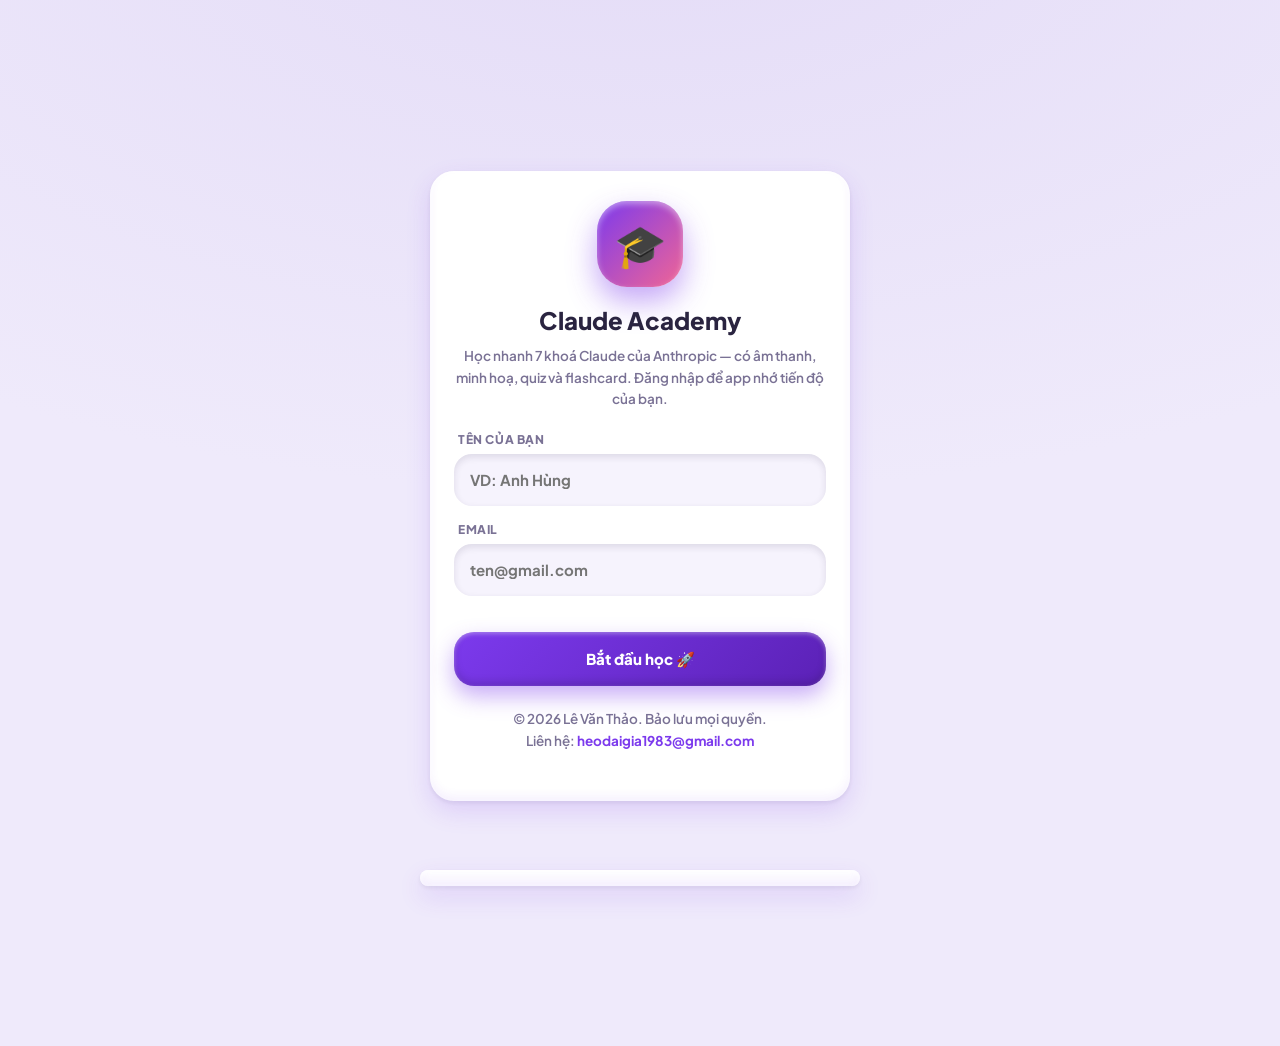
==== commit 764ab376: "Thêm thông tin bản quyền © 2026 Lê Văn Thảo - File LICENSE: bảo lưu mọi quyền, liên hệ heodaigia1983" ====
--- a/claude-academy/index.html
+++ b/claude-academy/index.html
@@ -5,6 +5,8 @@
   <meta name="viewport" content="width=device-width, initial-scale=1, viewport-fit=cover">
   <title>Claude Academy — Học nhanh các khoá Claude</title>
   <meta name="description" content="Học nhanh 7 khoá Claude của Anthropic Academy bằng tiếng Việt: bài giảng có âm thanh, hình minh hoạ, quiz, flashcard và luyện thi chứng chỉ.">
+  <meta name="author" content="Lê Văn Thảo">
+  <meta name="copyright" content="© 2026 Lê Văn Thảo. Bảo lưu mọi quyền. Liên hệ: heodaigia1983@gmail.com">
   <meta name="theme-color" content="#7c3aed">
   <link rel="manifest" href="manifest.json">
   <link rel="icon" href="icons/icon.svg" type="image/svg+xml">
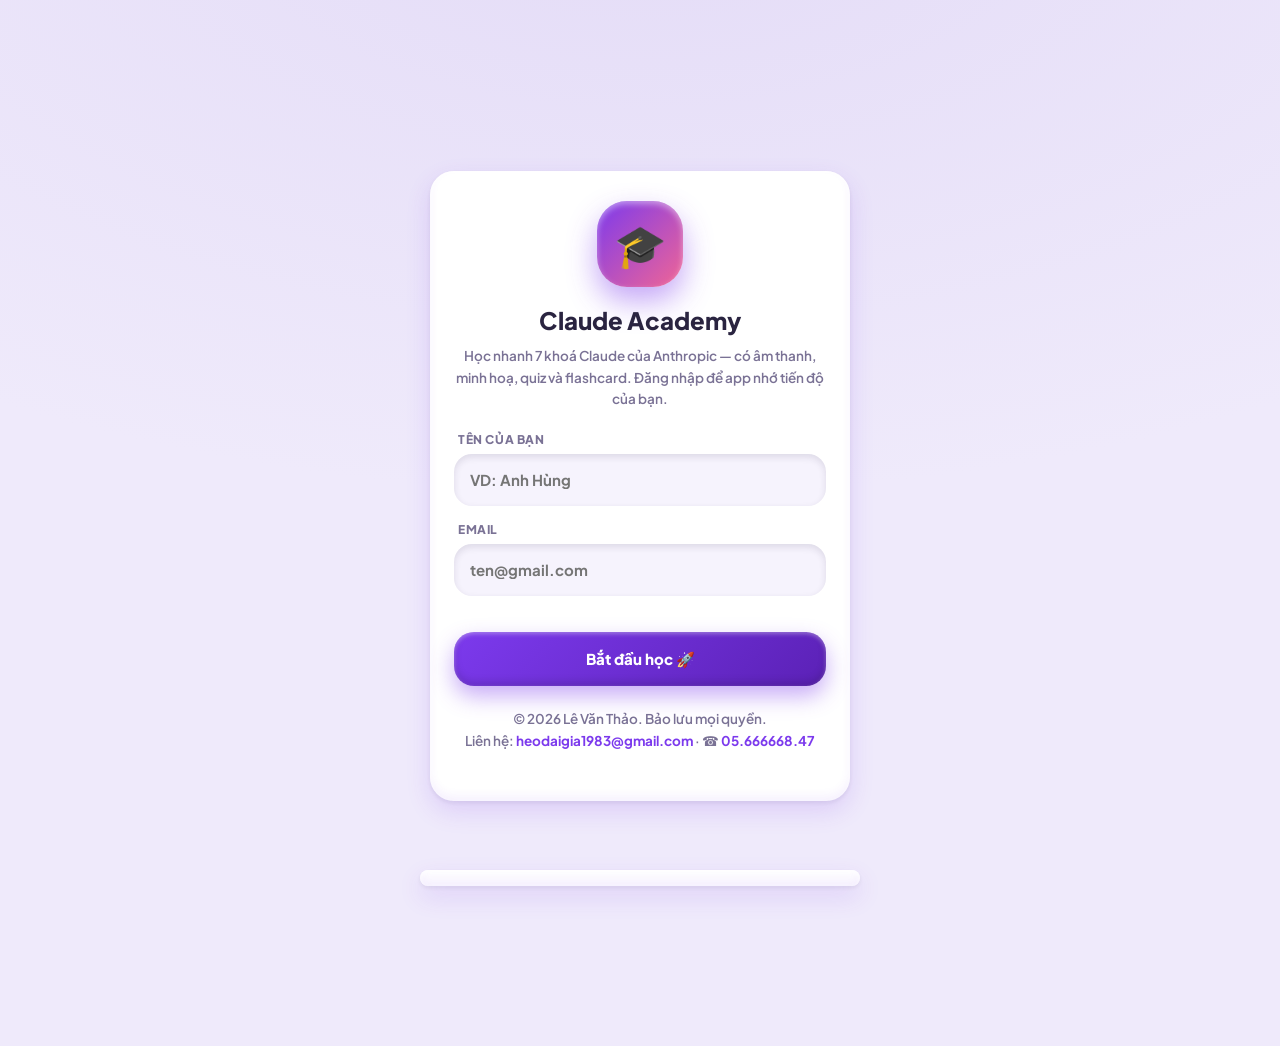
==== commit fead405b: "Bổ sung số điện thoại liên hệ 05.666668.47 Hiển thị ở màn đăng nhập, mục Về ứng dụng (Hồ sơ), LICENS" ====
--- a/claude-academy/index.html
+++ b/claude-academy/index.html
@@ -6,7 +6,7 @@
   <title>Claude Academy — Học nhanh các khoá Claude</title>
   <meta name="description" content="Học nhanh 7 khoá Claude của Anthropic Academy bằng tiếng Việt: bài giảng có âm thanh, hình minh hoạ, quiz, flashcard và luyện thi chứng chỉ.">
   <meta name="author" content="Lê Văn Thảo">
-  <meta name="copyright" content="© 2026 Lê Văn Thảo. Bảo lưu mọi quyền. Liên hệ: heodaigia1983@gmail.com">
+  <meta name="copyright" content="© 2026 Lê Văn Thảo. Bảo lưu mọi quyền. Liên hệ: heodaigia1983@gmail.com · ĐT: 05.666668.47">
   <meta name="theme-color" content="#7c3aed">
   <link rel="manifest" href="manifest.json">
   <link rel="icon" href="icons/icon.svg" type="image/svg+xml">
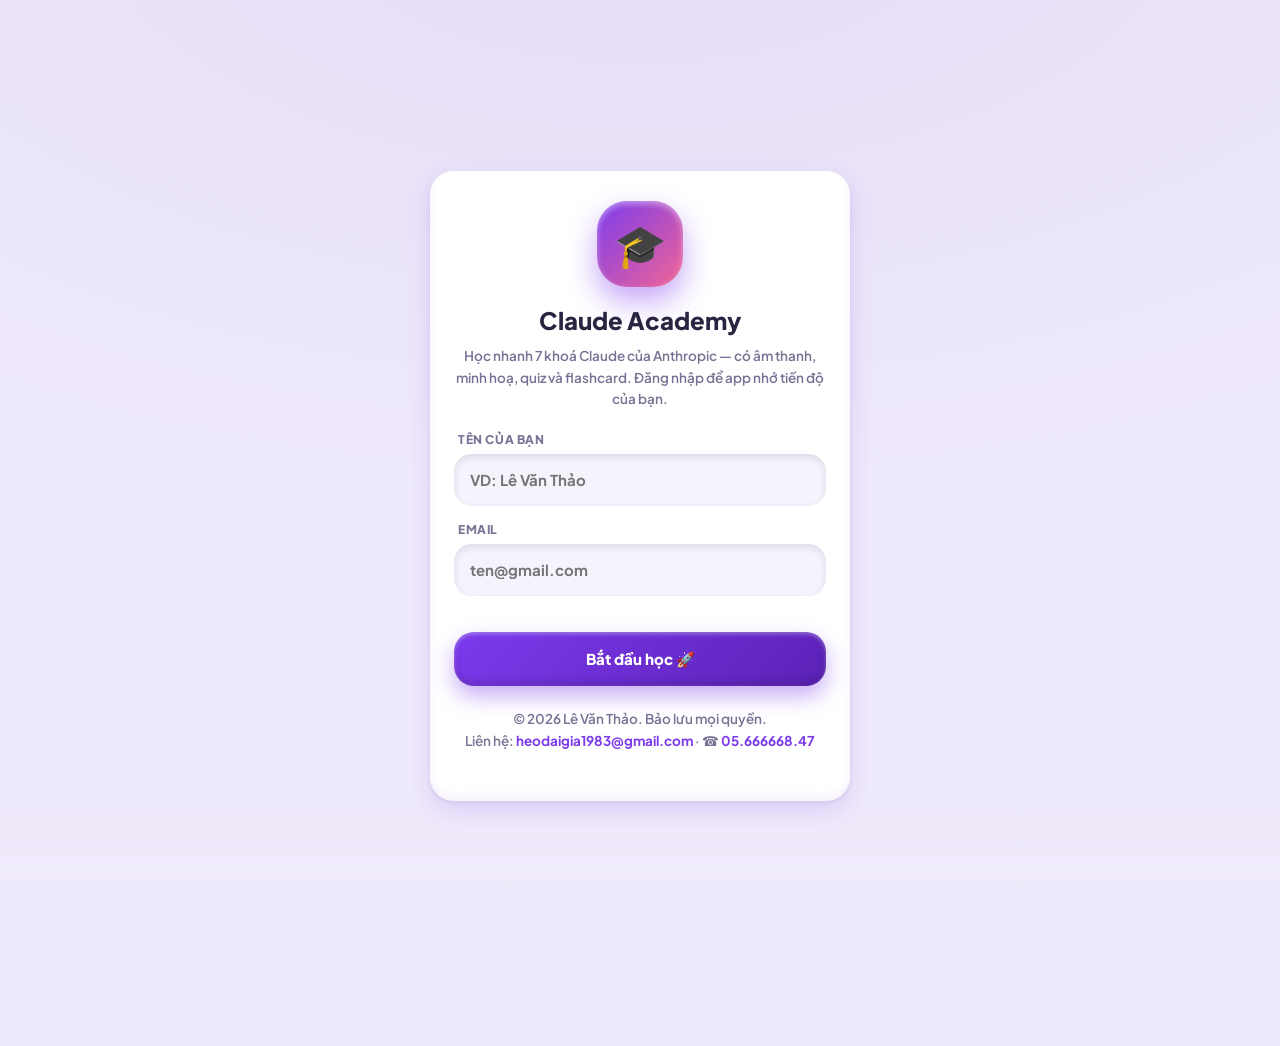
==== commit e4080a42: "Thêm nhánh giáo trình song song «Thực chiến» (Power User) — 6 khoá Biên soạn từ loạt hướng dẫn thực " ====
--- a/claude-academy/index.html
+++ b/claude-academy/index.html
@@ -21,6 +21,7 @@
   <div id="app" aria-live="polite"></div>
   <nav class="bottomnav" id="bottomnav" hidden></nav>
   <script src="data.js"></script>
+  <script src="data-thucchien.js"></script>
   <script src="art.js"></script>
   <script src="app.js"></script>
 </body>
--- a/claude-academy/style.css
+++ b/claude-academy/style.css
@@ -33,6 +33,7 @@
 }
 
 * { box-sizing: border-box; margin: 0; padding: 0; -webkit-tap-highlight-color: transparent; }
+[hidden] { display: none !important; }
 html { -webkit-text-size-adjust: 100%; }
 body {
   font-family: "Plus Jakarta Sans", system-ui, -apple-system, "Segoe UI", sans-serif;
@@ -41,6 +42,12 @@
   line-height: 1.6;
   min-height: 100dvh;
 }
+/* lớp mờ chuyển tiếp để nội dung không lộ lem nhem sau thanh điều hướng dưới */
+body::after {
+  content: ""; position: fixed; left: 0; right: 0; bottom: 0; height: 92px;
+  background: linear-gradient(to top, var(--bg) 18%, transparent);
+  pointer-events: none; z-index: 40;
+}
 a { color: inherit; text-decoration: none; }
 button { font: inherit; color: inherit; cursor: pointer; }
 #app { max-width: 720px; margin: 0 auto; padding: 76px 18px 150px; }
@@ -98,6 +105,14 @@
 .appbar-name { flex: 1; min-width: 0; line-height: 1.25; }
 .appbar-name small { display: block; font-size: 11px; color: var(--muted); font-weight: 600; }
 .appbar-name b { font-size: 14.5px; font-weight: 800; white-space: nowrap; overflow: hidden; text-overflow: ellipsis; display: block; }
+.music-btn {
+  width: 38px; height: 38px; border: none; border-radius: 14px; flex-shrink: 0;
+  background: var(--surface-2); font-size: 17px; cursor: pointer;
+  box-shadow: inset 0 2px 4px rgba(42, 36, 64, .1);
+  transition: transform .15s var(--bounce), opacity .2s;
+}
+.music-btn:active { transform: scale(.9); }
+.music-btn.off { opacity: .35; filter: grayscale(1); }
 .streak-chip {
   display: flex; align-items: center; gap: 5px;
   background: linear-gradient(135deg, #ff9a3d, #ff5e62); color: #fff;
@@ -107,7 +122,7 @@
 
 /* ═══ Bottom Navigation ═══ */
 .bottomnav {
-  position: fixed; bottom: 14px; left: 50%; transform: translateX(-50%); z-index: 50;
+  position: fixed; bottom: calc(14px + env(safe-area-inset-bottom, 0px)); left: 50%; transform: translateX(-50%); z-index: 50;
   width: min(440px, calc(100% - 28px));
   background: color-mix(in srgb, var(--surface) 85%, transparent);
   backdrop-filter: blur(14px); -webkit-backdrop-filter: blur(14px);
@@ -352,6 +367,23 @@
 .profile-head h1 { font-size: 20px; font-weight: 800; }
 .profile-head p { font-size: 13px; color: var(--muted); font-weight: 600; }
 
+/* ═══ Video nhúng (YouTube) ═══ */
+.video-card { margin-bottom: 12px; cursor: pointer; }
+.video-thumb { position: relative; aspect-ratio: 16 / 9; background: #14101f; }
+.video-thumb img { width: 100%; height: 100%; object-fit: cover; display: block; }
+.video-thumb iframe { width: 100%; height: 100%; border: 0; display: block; }
+.video-play {
+  position: absolute; inset: 0; margin: auto;
+  width: 64px; height: 64px; border-radius: 50%;
+  background: linear-gradient(135deg, var(--violet), var(--rose)); color: #fff;
+  display: grid; place-items: center; font-size: 22px; padding-left: 4px;
+  box-shadow: 0 10px 26px rgba(124, 58, 237, .55), inset 0 2px 4px rgba(255, 255, 255, .4);
+  animation: pulse 2.2s ease-in-out infinite;
+}
+.video-meta { padding: 12px 16px; }
+.video-meta b { font-size: 14px; font-weight: 800; display: block; }
+.video-meta small { font-size: 11.5px; color: var(--muted); font-weight: 700; }
+
 /* ═══ Confetti ═══ */
 .confetti { position: fixed; inset: 0; pointer-events: none; z-index: 99; overflow: hidden; }
 .confetti i {
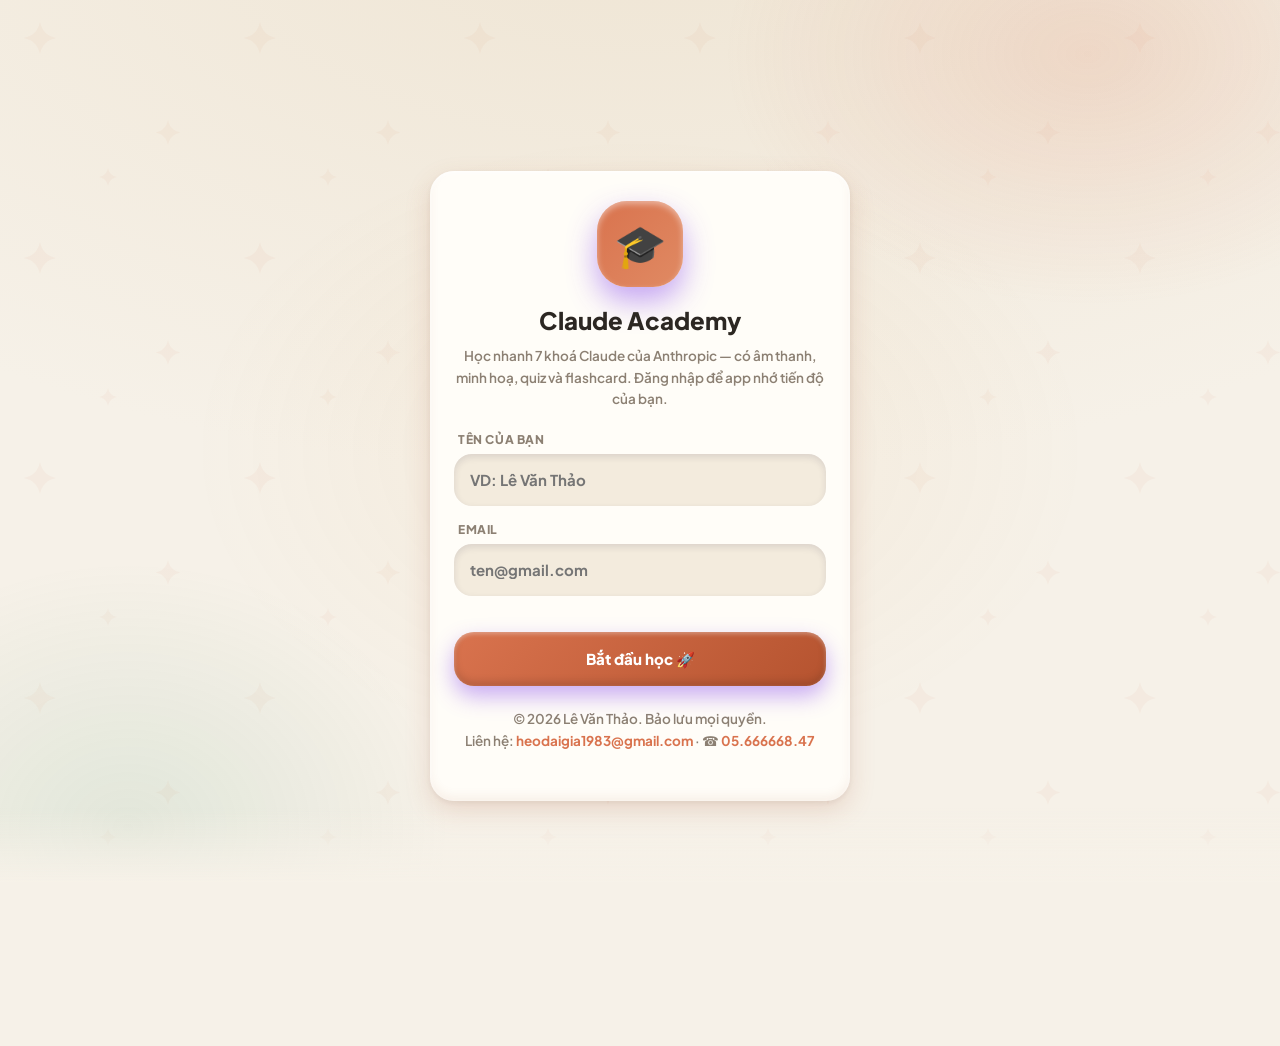
==== commit fc758d61: "Đổi bảng màu sang tông ấm 2026 (Claude/Anthropic) + nền trang trí - Bảng màu mới: kem ngà + đất nung" ====
--- a/claude-academy/index.html
+++ b/claude-academy/index.html
@@ -7,7 +7,7 @@
   <meta name="description" content="Học nhanh 7 khoá Claude của Anthropic Academy bằng tiếng Việt: bài giảng có âm thanh, hình minh hoạ, quiz, flashcard và luyện thi chứng chỉ.">
   <meta name="author" content="Lê Văn Thảo">
   <meta name="copyright" content="© 2026 Lê Văn Thảo. Bảo lưu mọi quyền. Liên hệ: heodaigia1983@gmail.com · ĐT: 05.666668.47">
-  <meta name="theme-color" content="#7c3aed">
+  <meta name="theme-color" content="#d9734e">
   <link rel="manifest" href="manifest.json">
   <link rel="icon" href="icons/icon.svg" type="image/svg+xml">
   <link rel="apple-touch-icon" href="icons/icon-192.png">
--- a/claude-academy/style.css
+++ b/claude-academy/style.css
@@ -1,34 +1,41 @@
 /* Claude Academy — 3D Claymorphism UI
-   Violet #7c3aed · Plus Jakarta Sans · tactile press · shimmer · bouncy motion */
+   Bảng màu ấm 2026 lấy cảm hứng thương hiệu Claude/Anthropic:
+   kem ngà · đất nung (coral clay) · mực ấm · Plus Jakarta Sans */
 
 :root {
-  --violet: #7c3aed;
-  --violet-deep: #5b21b6;
-  --violet-soft: #a78bfa;
-  --bg: #efeafb;
-  --bg2: #e4dcf7;
-  --surface: #ffffff;
-  --surface-2: #f6f3fd;
-  --ink: #2a2440;
-  --muted: #7a7295;
-  --green: #34c98e;
-  --gold: #f5a623;
-  --rose: #f06595;
-  --clay-out: 0 10px 24px rgba(124, 58, 237, .16), 0 2px 5px rgba(42, 36, 64, .08);
-  --clay-in: inset 0 2px 4px rgba(255, 255, 255, .9), inset 0 -5px 10px rgba(124, 58, 237, .07);
-  --clay-press: 0 3px 8px rgba(124, 58, 237, .14), 0 1px 2px rgba(42, 36, 64, .08);
+  --violet: #d9734e;        /* coral đất nung — màu chủ đạo (giữ tên biến cũ để tương thích) */
+  --violet-deep: #b5532f;
+  --violet-soft: #ecb59c;
+  --bg: #f6f1e8;            /* kem ngà ấm */
+  --bg2: #efe5d4;
+  --surface: #fffdf8;
+  --surface-2: #f3ebdd;
+  --ink: #2c2722;           /* mực nâu ấm */
+  --muted: #8c8073;
+  --green: #4f9d77;
+  --gold: #d8943a;
+  --rose: #e08a63;          /* coral nhạt ấm cho gradient */
+  --clay-out: 0 10px 26px rgba(178, 96, 62, .18), 0 2px 6px rgba(44, 39, 34, .07);
+  --clay-in: inset 0 2px 4px rgba(255, 255, 255, .85), inset 0 -5px 10px rgba(178, 96, 62, .08);
+  --clay-press: 0 3px 8px rgba(178, 96, 62, .16), 0 1px 2px rgba(44, 39, 34, .08);
   --bounce: cubic-bezier(.34, 1.56, .64, 1);
   --r: 24px;
 }
 html.dark {
-  --bg: #171228;
-  --bg2: #1f1836;
-  --surface: #241b40;
-  --surface-2: #2c2250;
-  --ink: #efeafb;
-  --muted: #9d93bd;
-  --clay-out: 0 10px 24px rgba(0, 0, 0, .45), 0 2px 5px rgba(0, 0, 0, .3);
-  --clay-in: inset 0 2px 4px rgba(255, 255, 255, .07), inset 0 -5px 10px rgba(0, 0, 0, .25);
+  --violet: #e0865f;
+  --violet-deep: #c96440;
+  --violet-soft: #a86348;
+  --bg: #1d1813;
+  --bg2: #251f17;
+  --surface: #2a231b;
+  --surface-2: #342c22;
+  --ink: #f6f1e8;
+  --muted: #b3a795;
+  --green: #5bb088;
+  --gold: #e0a94e;
+  --rose: #e0865f;
+  --clay-out: 0 10px 26px rgba(0, 0, 0, .45), 0 2px 6px rgba(0, 0, 0, .3);
+  --clay-in: inset 0 2px 4px rgba(255, 255, 255, .06), inset 0 -5px 10px rgba(0, 0, 0, .25);
   --clay-press: 0 3px 8px rgba(0, 0, 0, .4);
 }
 
@@ -37,10 +44,28 @@
 html { -webkit-text-size-adjust: 100%; }
 body {
   font-family: "Plus Jakarta Sans", system-ui, -apple-system, "Segoe UI", sans-serif;
-  background: radial-gradient(1200px 600px at 50% -10%, var(--bg2), var(--bg));
+  background: radial-gradient(1100px 560px at 50% -8%, var(--bg2), var(--bg));
   color: var(--ink);
   line-height: 1.6;
   min-height: 100dvh;
+}
+/* Lớp nền trang trí: vầng sáng coral ấm + hoạ tiết tia sáng kiểu Anthropic (rất mờ) */
+body::before {
+  content: ""; position: fixed; inset: 0; z-index: -1; pointer-events: none;
+  background:
+    radial-gradient(520px 360px at 85% 6%, rgba(217, 115, 78, .16), transparent 70%),
+    radial-gradient(460px 380px at 10% 92%, rgba(79, 157, 119, .12), transparent 70%),
+    radial-gradient(600px 420px at 50% 50%, rgba(216, 148, 58, .07), transparent 75%),
+    url("data:image/svg+xml,%3Csvg xmlns='http://www.w3.org/2000/svg' width='220' height='220' viewBox='0 0 220 220'%3E%3Cg fill='%23d9734e' fill-opacity='0.05'%3E%3Cpath d='M40 22c2 9 7 14 16 16-9 2-14 7-16 16-2-9-7-14-16-16 9-2 14-7 16-16z'/%3E%3Cpath d='M168 120c1.5 7 5.5 11 12.5 12.5-7 1.5-11 5.5-12.5 12.5-1.5-7-5.5-11-12.5-12.5 7-1.5 11-5.5 12.5-12.5z'/%3E%3Cpath d='M108 168c1 5 4 8 9 9-5 1-8 4-9 9-1-5-4-8-9-9 5-1 8-4 9-9z'/%3E%3C/g%3E%3C/svg%3E");
+  background-repeat: no-repeat, no-repeat, no-repeat, repeat;
+}
+html.dark body::before {
+  background:
+    radial-gradient(520px 360px at 85% 6%, rgba(224, 134, 95, .14), transparent 70%),
+    radial-gradient(460px 380px at 10% 92%, rgba(91, 176, 136, .10), transparent 70%),
+    radial-gradient(600px 420px at 50% 50%, rgba(224, 169, 78, .06), transparent 75%),
+    url("data:image/svg+xml,%3Csvg xmlns='http://www.w3.org/2000/svg' width='220' height='220' viewBox='0 0 220 220'%3E%3Cg fill='%23e0865f' fill-opacity='0.06'%3E%3Cpath d='M40 22c2 9 7 14 16 16-9 2-14 7-16 16-2-9-7-14-16-16 9-2 14-7 16-16z'/%3E%3Cpath d='M168 120c1.5 7 5.5 11 12.5 12.5-7 1.5-11 5.5-12.5 12.5-1.5-7-5.5-11-12.5-12.5 7-1.5 11-5.5 12.5-12.5z'/%3E%3Cpath d='M108 168c1 5 4 8 9 9-5 1-8 4-9 9-1-5-4-8-9-9 5-1 8-4 9-9z'/%3E%3C/g%3E%3C/svg%3E");
+  background-repeat: no-repeat, no-repeat, no-repeat, repeat;
 }
 /* lớp mờ chuyển tiếp để nội dung không lộ lem nhem sau thanh điều hướng dưới */
 body::after {
@@ -310,6 +335,19 @@
 .exam-cta h3 { font-size: 15px; font-weight: 800; }
 .exam-cta p { font-size: 12.5px; color: var(--muted); font-weight: 600; margin: 4px 0 12px; }
 
+/* ═══ Thi thử (Mock Exam) ═══ */
+.mock-bar {
+  position: sticky; top: 68px; z-index: 30;
+  display: flex; align-items: center; gap: 12px; padding: 10px 0; margin-bottom: 6px;
+}
+.mock-clock {
+  font-family: ui-monospace, "SF Mono", monospace; font-weight: 800; font-size: 15px;
+  padding: 7px 13px; border-radius: 999px; background: var(--surface);
+  box-shadow: var(--clay-out), var(--clay-in); white-space: nowrap;
+}
+.mock-clock.low { background: linear-gradient(135deg, #ff6b6b, #e5484d); color: #fff; animation: pulse 1s ease-in-out infinite; }
+.opt-btn.chosen { border: 2px solid var(--violet); background: color-mix(in srgb, var(--violet) 14%, var(--surface)); }
+
 /* ═══ Flashcards ═══ */
 .fc-stage { perspective: 1400px; height: 320px; margin-top: 14px; }
 .fc-inner { position: relative; width: 100%; height: 100%; transition: transform .55s var(--bounce); transform-style: preserve-3d; }
@@ -384,6 +422,118 @@
 .video-meta b { font-size: 14px; font-weight: 800; display: block; }
 .video-meta small { font-size: 11.5px; color: var(--muted); font-weight: 700; }
 
+/* ═══ Gợi ý cài đặt (banner trên trang chủ) ═══ */
+.install-hint {
+  display: flex; align-items: center; gap: 12px; padding: 12px 14px; margin-top: 16px;
+  background: linear-gradient(135deg, color-mix(in srgb, var(--violet) 16%, var(--surface)), var(--surface));
+}
+.ih-ico { font-size: 26px; flex-shrink: 0; }
+.ih-body { flex: 1; min-width: 0; line-height: 1.3; }
+.ih-body b { font-size: 14px; font-weight: 800; display: block; }
+.ih-body small { font-size: 11.5px; color: var(--muted); font-weight: 600; }
+.ih-btn {
+  flex-shrink: 0; border: none; border-radius: 14px; padding: 9px 14px; font-weight: 800; font-size: 13px; color: #fff;
+  background: linear-gradient(135deg, var(--violet), var(--violet-deep));
+  box-shadow: 0 5px 12px rgba(124, 58, 237, .4);
+}
+.ih-x { flex-shrink: 0; border: none; background: transparent; color: var(--muted); font-size: 14px; font-weight: 800; padding: 4px 6px; }
+
+/* ═══ Banner báo cập nhật (cố định dưới đáy) ═══ */
+.update-banner {
+  position: fixed; left: 50%; bottom: calc(86px + env(safe-area-inset-bottom, 0px));
+  transform: translate(-50%, 140%); z-index: 60;
+  width: min(440px, calc(100% - 28px));
+  display: flex; align-items: center; gap: 10px; padding: 12px 14px;
+  background: linear-gradient(135deg, var(--violet), var(--violet-deep)); color: #fff;
+  border-radius: 20px; box-shadow: 0 12px 30px rgba(124, 58, 237, .5);
+  transition: transform .45s var(--bounce); font-weight: 700; font-size: 13.5px;
+}
+.update-banner.show { transform: translate(-50%, 0); }
+.update-banner span { flex: 1; }
+.update-banner #ubReload {
+  border: none; border-radius: 12px; padding: 8px 13px; font-weight: 800; font-size: 13px;
+  background: #fff; color: var(--violet-deep); white-space: nowrap;
+}
+.update-banner #ubLater { border: none; background: transparent; color: #fff; font-size: 15px; font-weight: 800; opacity: .85; }
+
+/* ═══ Toast nhỏ ═══ */
+.toast {
+  position: fixed; left: 50%; bottom: calc(96px + env(safe-area-inset-bottom, 0px));
+  transform: translate(-50%, 20px); z-index: 60; opacity: 0;
+  background: var(--ink); color: var(--bg); font-weight: 700; font-size: 13px;
+  padding: 11px 18px; border-radius: 999px; box-shadow: var(--clay-out);
+  transition: opacity .3s, transform .3s; max-width: 86%; text-align: center;
+}
+.toast.show { opacity: 1; transform: translate(-50%, 0); }
+
+/* ═══ Tìm kiếm ═══ */
+.search-box { display: flex; align-items: center; gap: 10px; padding: 12px 16px; margin-bottom: 8px; }
+.search-box span { font-size: 18px; }
+.search-box input { flex: 1; border: none; background: transparent; font: inherit; font-size: 15.5px; font-weight: 600; color: var(--ink); outline: none; }
+
+/* ═══ Ghi chú trong bài học ═══ */
+.note-card { padding: 14px 16px; margin: 16px 0; }
+.note-card label { display: block; font-size: 13.5px; font-weight: 800; margin-bottom: 8px; }
+.note-card label small { color: var(--green, #1fa873); font-weight: 700; margin-left: 6px; }
+.note-card textarea {
+  width: 100%; min-height: 90px; resize: vertical; border: none; border-radius: 14px;
+  background: var(--surface-2); color: var(--ink); font: inherit; font-size: 14.5px; padding: 12px 14px;
+  box-shadow: inset 0 2px 5px rgba(42, 36, 64, .12); outline: 2px solid transparent; transition: outline-color .2s;
+}
+.note-card textarea:focus { outline-color: var(--violet-soft); }
+
+/* ═══ Chứng nhận hoàn thành ═══ */
+.certificate {
+  text-align: center; padding: 28px 22px; margin-top: 6px;
+  background: linear-gradient(135deg, color-mix(in srgb, var(--cc, var(--violet)) 14%, var(--surface)), var(--surface));
+  border: 2px solid var(--cc, var(--violet));
+}
+.certificate .cert-deco { font-size: 48px; }
+.certificate small { display: block; letter-spacing: .14em; font-size: 11px; font-weight: 800; color: var(--muted); margin-top: 6px; }
+.certificate h2 { font-size: 22px; font-weight: 800; margin: 8px 0; }
+.certificate .cert-name { font-family: Georgia, serif; font-style: italic; font-weight: 800; font-size: 26px; color: var(--violet); margin: 10px 0 4px; }
+.certificate .cert-sub { font-size: 13px; color: var(--muted); font-weight: 600; }
+.certificate .cert-foot { display: flex; justify-content: space-between; margin-top: 18px; font-size: 12px; font-weight: 700; color: var(--muted); }
+
+/* ═══ Chỉnh cỡ chữ ═══ */
+.fs-control { display: flex; align-items: center; justify-content: space-between; padding: 12px 16px; }
+.fs-control > span { font-weight: 700; font-size: 14px; }
+.fs-btns { display: flex; gap: 6px; }
+.fs-btns button {
+  width: 38px; height: 38px; border: none; border-radius: 12px; background: var(--surface-2); color: var(--ink);
+  font-weight: 800; cursor: pointer; box-shadow: inset 0 2px 4px rgba(42,36,64,.1);
+}
+.fs-btns button:nth-child(1) { font-size: 12px; } .fs-btns button:nth-child(2) { font-size: 15px; }
+.fs-btns button:nth-child(3) { font-size: 18px; } .fs-btns button:nth-child(4) { font-size: 21px; }
+.fs-btns button.on { background: linear-gradient(135deg, var(--violet), var(--violet-deep)); color: #fff; box-shadow: 0 4px 10px rgba(124,58,237,.4); }
+
+/* cỡ chữ áp dụng cho nội dung đọc (bài học + quiz) */
+html.fs-lg .lesson-body p, html.fs-lg .lesson-body li, html.fs-lg .takeaway-card li { font-size: 17px; }
+html.fs-lg .quiz-q { font-size: 19.5px; } html.fs-lg .opt-btn { font-size: 16px; }
+html.fs-xl .lesson-body p, html.fs-xl .lesson-body li, html.fs-xl .takeaway-card li { font-size: 19px; }
+html.fs-xl .lesson-body h2 { font-size: 21px; } html.fs-xl .quiz-q { font-size: 21px; } html.fs-xl .opt-btn { font-size: 17.5px; }
+html.fs-sm .lesson-body p, html.fs-sm .lesson-body li { font-size: 14px; }
+
+/* ═══ Đồ thị hoạt động 7 ngày ═══ */
+.chart { display: flex; align-items: flex-end; justify-content: space-between; gap: 6px; padding: 16px 14px 12px; height: 140px; }
+.bar-col { flex: 1; display: flex; flex-direction: column; align-items: center; justify-content: flex-end; gap: 4px; height: 100%; }
+.bar-n { font-size: 11px; font-weight: 800; color: var(--muted); }
+.bar-fill { width: 70%; max-width: 26px; border-radius: 8px 8px 4px 4px; background: linear-gradient(to top, var(--violet), var(--rose)); box-shadow: 0 2px 6px rgba(124,58,237,.35); transition: height .5s var(--bounce); }
+.bar-lb { font-size: 10.5px; font-weight: 700; color: var(--muted); }
+
+/* ═══ Ôn tập ngắt quãng — nút đánh giá ═══ */
+.srs-rate { display: grid; grid-template-columns: 1fr 1fr 1fr; gap: 10px; margin-top: 12px; }
+.srs-btn {
+  display: flex; flex-direction: column; align-items: center; gap: 2px;
+  border: none; border-radius: 18px; padding: 14px 6px; font-weight: 800; font-size: 14.5px; color: #fff;
+  box-shadow: var(--clay-out); transition: transform .15s var(--bounce);
+}
+.srs-btn small { font-weight: 700; font-size: 10.5px; opacity: .85; }
+.srs-btn:active { transform: translateY(3px) scale(.96); }
+.srs-btn.hard { background: linear-gradient(135deg, #f17e7e, #e5484d); }
+.srs-btn.ok { background: linear-gradient(135deg, #5b8def, #3b6fd4); }
+.srs-btn.easy { background: linear-gradient(135deg, #34c98e, #1fa873); }
+
 /* ═══ Confetti ═══ */
 .confetti { position: fixed; inset: 0; pointer-events: none; z-index: 99; overflow: hidden; }
 .confetti i {
